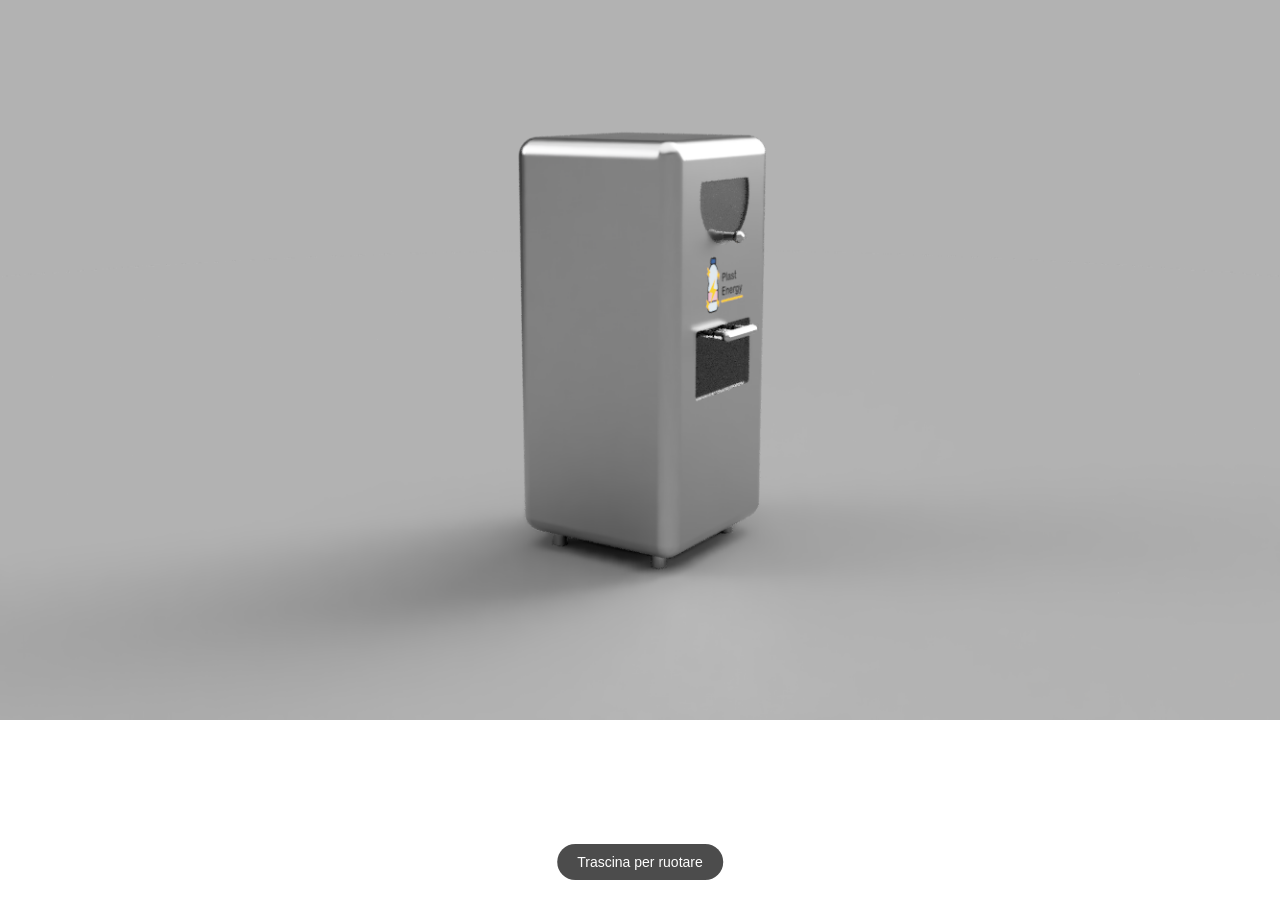
==== 360-viewer.html @ df95a945 "#" ====
<!DOCTYPE html>
<html lang="it">
<head>
    <meta charset="UTF-8">
    <meta name="viewport" content="width=device-width, initial-scale=1.0">
    <title>360° Viewer</title>
    <style>
        body {
            margin: 0;
            padding: 0;
            background: transparent;
            font-family: Arial, sans-serif;
        }
        .viewer-image {
            width: 100%;
            height: auto;
            display: block;
            cursor: grab;
        }
        .viewer-image:active {
            cursor: grabbing;
        }
        @media (max-width: 768px) {
            .viewer-image {
                width: 150%;
                margin-left: -25%;
                object-fit: cover;
            }
        }
        .controls {
            position: absolute;
            bottom: 20px;
            left: 50%;
            transform: translateX(-50%);
            background: rgba(0,0,0,0.7);
            color: white;
            padding: 10px 20px;
            border-radius: 25px;
            font-size: 14px;
            pointer-events: none;
        }
        .loading {
            position: absolute;
            top: 50%;
            left: 50%;
            transform: translate(-50%, -50%);
            color: #666;
        }
    </style>
</head>
<body>
    <img id="viewer" class="viewer-image" src="PlastBin_360_Render/frame.0.png" alt="360° View">
    <div class="controls">
        Trascina per ruotare
    </div>

    <script>
        const viewer = document.getElementById('viewer');
        const totalFrames = 36;
        let currentFrame = 0;
        let isDragging = false;
        let startX = 0;
        let startFrame = 0;

        // Preload images
        const images = [];
        for (let i = 0; i < totalFrames; i++) {
            images[i] = new Image();
            images[i].src = `PlastBin_360_Render/frame.${i}.png`;
        }

        function updateFrame(frame) {
            currentFrame = ((frame % totalFrames) + totalFrames) % totalFrames;
            viewer.src = images[currentFrame].src;
        }

        // Mouse events
        viewer.addEventListener('mousedown', (e) => {
            isDragging = true;
            startX = e.clientX;
            startFrame = currentFrame;
            e.preventDefault();
        });

        document.addEventListener('mousemove', (e) => {
            if (!isDragging) return;
            const deltaX = e.clientX - startX;
            const sensitivity = 5;
            const frameChange = Math.floor(deltaX / sensitivity);
            updateFrame(startFrame + frameChange);
        });

        document.addEventListener('mouseup', () => {
            isDragging = false;
        });

        // Touch events
        viewer.addEventListener('touchstart', (e) => {
            isDragging = true;
            startX = e.touches[0].clientX;
            startFrame = currentFrame;
            e.preventDefault();
        });

        document.addEventListener('touchmove', (e) => {
            if (!isDragging) return;
            const deltaX = e.touches[0].clientX - startX;
            const sensitivity = 3;
            const frameChange = Math.floor(deltaX / sensitivity);
            updateFrame(startFrame + frameChange);
            e.preventDefault();
        });

        document.addEventListener('touchend', () => {
            isDragging = false;
        });

        // Auto-rotation
        let autoRotate = setInterval(() => {
            if (!isDragging) {
                updateFrame(currentFrame + 1);
            }
        }, 150);

        // Stop auto-rotation on interaction
        viewer.addEventListener('mousedown', () => clearInterval(autoRotate));
        viewer.addEventListener('touchstart', () => clearInterval(autoRotate));
    </script>
</body>
</html>
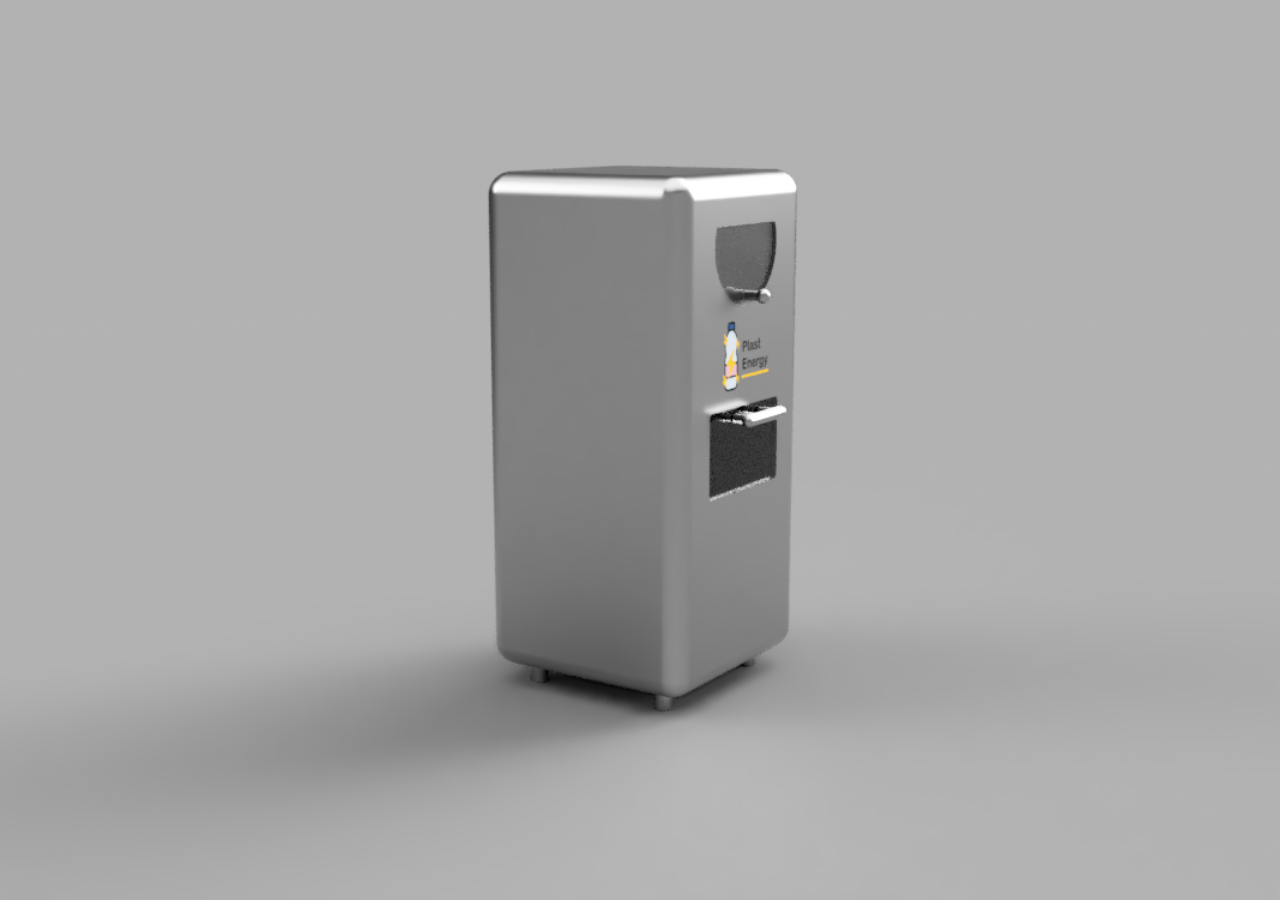
==== commit e1cb1901: "#" ====
--- a/360-viewer.html
+++ b/360-viewer.html
@@ -10,12 +10,15 @@
             padding: 0;
             background: transparent;
             font-family: Arial, sans-serif;
+            height: 100vh;
+            overflow: hidden;
         }
         .viewer-image {
             width: 100%;
-            height: auto;
+            height: 100vh;
             display: block;
             cursor: grab;
+            object-fit: cover;
         }
         .viewer-image:active {
             cursor: grabbing;
@@ -27,18 +30,7 @@
                 object-fit: cover;
             }
         }
-        .controls {
-            position: absolute;
-            bottom: 20px;
-            left: 50%;
-            transform: translateX(-50%);
-            background: rgba(0,0,0,0.7);
-            color: white;
-            padding: 10px 20px;
-            border-radius: 25px;
-            font-size: 14px;
-            pointer-events: none;
-        }
+
         .loading {
             position: absolute;
             top: 50%;
@@ -50,9 +42,6 @@
 </head>
 <body>
     <img id="viewer" class="viewer-image" src="PlastBin_360_Render/frame.0.png" alt="360° View">
-    <div class="controls">
-        Trascina per ruotare
-    </div>
 
     <script>
         const viewer = document.getElementById('viewer');
